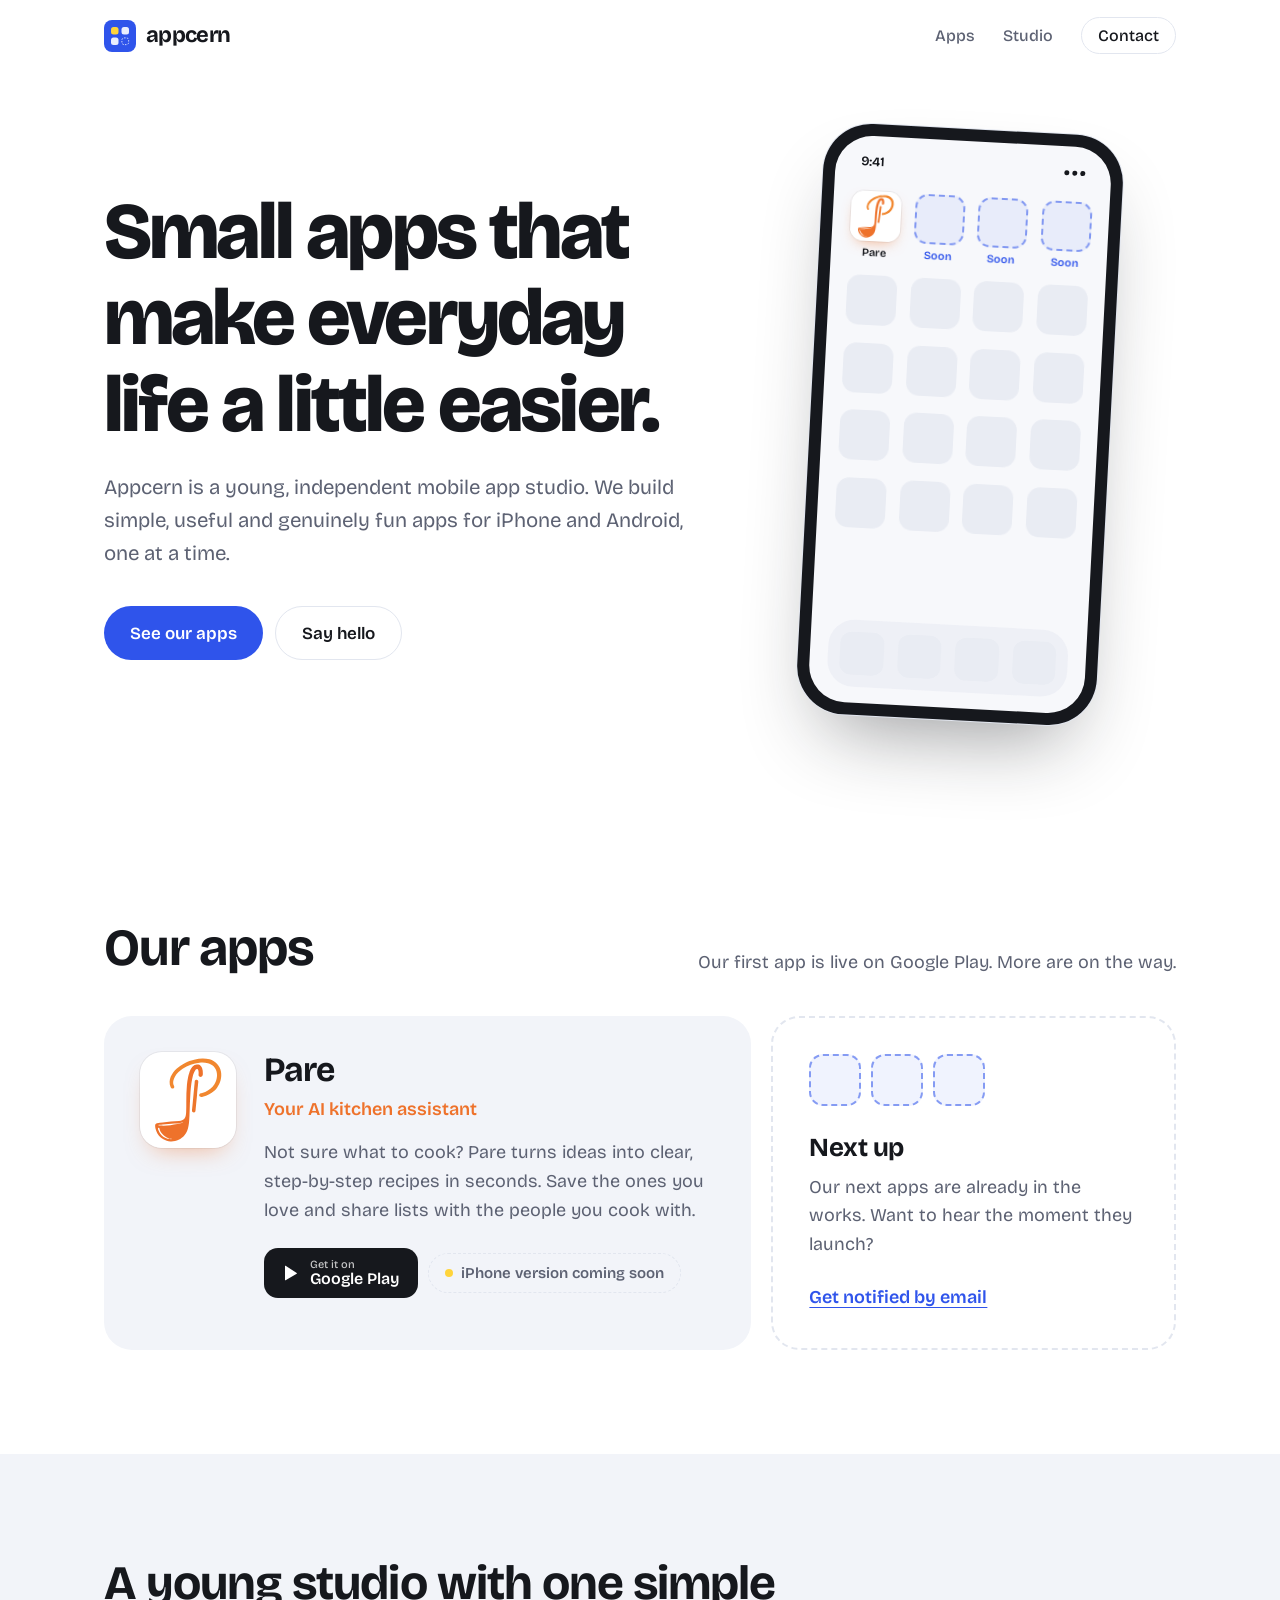
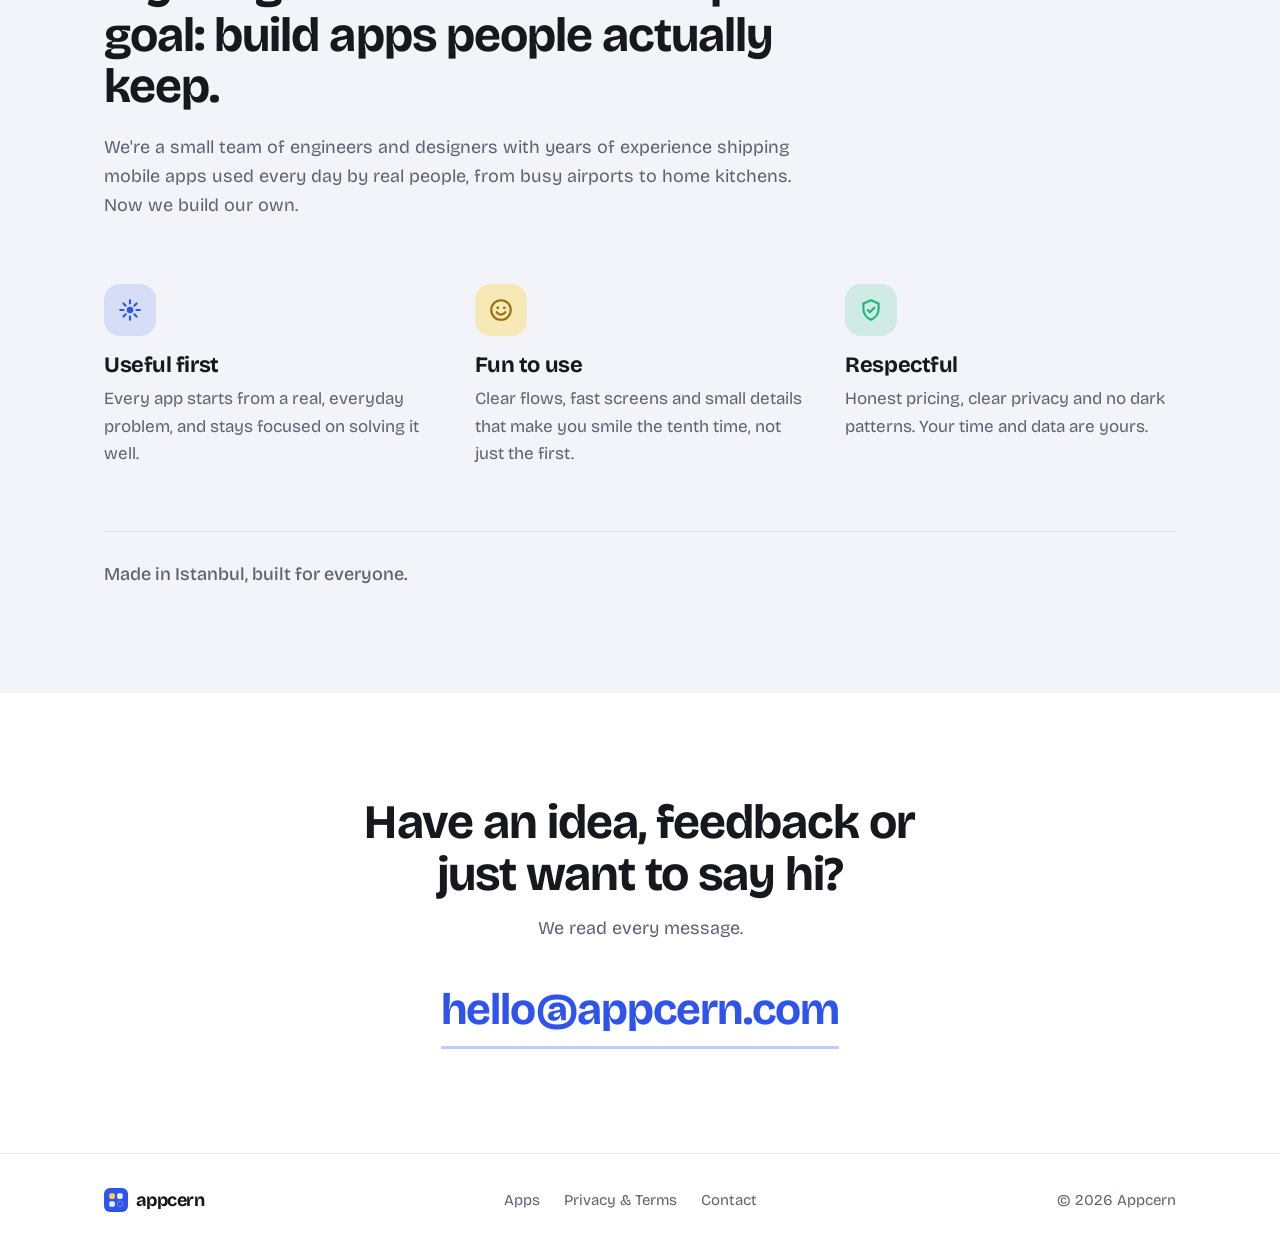
==== index.html @ cf44aebb "Add files via upload" ====
<!doctype html>
<html lang="en">
<head>
  <meta charset="utf-8">
  <meta name="viewport" content="width=device-width, initial-scale=1, viewport-fit=cover">
  <title>Appcern — Mobile app studio</title>
  <meta name="description" content="Appcern is a young, independent mobile app studio building simple, useful and fun apps that make everyday life a little easier.">
  <meta name="theme-color" content="#ffffff" media="(prefers-color-scheme: light)">
  <meta name="theme-color" content="#121419" media="(prefers-color-scheme: dark)">

  <meta property="og:type" content="website">
  <meta property="og:site_name" content="Appcern">
  <meta property="og:title" content="Appcern — Mobile app studio">
  <meta property="og:description" content="Simple, useful and fun apps that make everyday life a little easier.">
  <meta property="og:url" content="https://appcern.com/">
  <meta name="twitter:card" content="summary">

  <link rel="icon" href="assets/favicon.svg" type="image/svg+xml">
  <link rel="apple-touch-icon" href="assets/favicon.svg">

  <link rel="preconnect" href="https://fonts.googleapis.com">
  <link rel="preconnect" href="https://fonts.gstatic.com" crossorigin>
  <link href="https://fonts.googleapis.com/css2?family=Bricolage+Grotesque:opsz,wght@12..96,400;12..96,500;12..96,600;12..96,700;12..96,800&display=swap" rel="stylesheet">

  <link rel="stylesheet" href="assets/styles.css">
</head>
<body>
  <a class="skip" href="#main">Skip to content</a>

  <header class="nav">
    <div class="wrap nav-inner">
      <a class="brand" href="./" aria-label="Appcern home">
        <img src="assets/favicon.svg" alt="" width="32" height="32">
        <span>appcern</span>
      </a>
      <nav aria-label="Main">
        <ul class="nav-links">
          <li><a href="#apps">Apps</a></li>
          <li><a href="#studio">Studio</a></li>
          <li><a href="#contact" class="nav-cta">Contact</a></li>
        </ul>
      </nav>
    </div>
  </header>

  <main id="main">
    <!-- HERO -->
    <section class="hero">
      <div class="wrap hero-inner">
        <div class="hero-copy">
          <h1>Small apps that make everyday life a little easier.</h1>
          <p class="lead">Appcern is a young, independent mobile app studio. We build simple, useful and genuinely fun apps for iPhone and Android, one at a time.</p>
          <div class="hero-actions">
            <a class="btn btn-primary" href="#apps">See our apps</a>
            <a class="btn btn-ghost" href="#contact">Say hello</a>
          </div>
        </div>

        <div class="phone" aria-hidden="true">
          <div class="phone-screen">
            <div class="status"><span>9:41</span><span class="status-dots"><i></i><i></i><i></i></span></div>
            <div class="grid">
              <div class="tile tile-live">
                <img src="assets/pare-icon.svg" alt="">
                <span>Pare</span>
              </div>
              <div class="tile tile-soon"><b></b><span>Soon</span></div>
              <div class="tile tile-soon"><b></b><span>Soon</span></div>
              <div class="tile tile-soon"><b></b><span>Soon</span></div>
              <div class="tile tile-empty"><b></b></div>
              <div class="tile tile-empty"><b></b></div>
              <div class="tile tile-empty"><b></b></div>
              <div class="tile tile-empty"><b></b></div>
              <div class="tile tile-empty"><b></b></div>
              <div class="tile tile-empty"><b></b></div>
              <div class="tile tile-empty"><b></b></div>
              <div class="tile tile-empty"><b></b></div>
              <div class="tile tile-empty"><b></b></div>
              <div class="tile tile-empty"><b></b></div>
              <div class="tile tile-empty"><b></b></div>
              <div class="tile tile-empty"><b></b></div>
              <div class="tile tile-empty"><b></b></div>
              <div class="tile tile-empty"><b></b></div>
              <div class="tile tile-empty"><b></b></div>
              <div class="tile tile-empty"><b></b></div>
            </div>
            <div class="dock"><b></b><b></b><b></b><b></b></div>
          </div>
        </div>
      </div>
    </section>

    <!-- APPS -->
    <section id="apps" class="section">
      <div class="wrap">
        <div class="section-head">
          <h2>Our apps</h2>
          <p>Our first app is live on Google Play. More are on the way.</p>
        </div>

        <div class="apps">
          <article class="app-card">
            <img class="app-icon" src="assets/pare-icon.svg" alt="Pare app icon" width="96" height="96">
            <div class="app-body">
              <h3>Pare</h3>
              <p class="app-tag">Your AI kitchen assistant</p>
              <p>Not sure what to cook? Pare turns ideas into clear, step-by-step recipes in seconds. Save the ones you love and share lists with the people you cook with.</p>
              <div class="stores" data-app="pare">
                <a class="store" data-store="ios" href="#" target="_blank" rel="noopener">
                  <svg viewBox="0 0 24 24" width="18" height="18" aria-hidden="true"><path fill="currentColor" d="M16.4 12.6c0-2.4 2-3.6 2.1-3.7-1.1-1.7-2.9-1.9-3.5-1.9-1.5-.2-2.9.9-3.7.9-.8 0-1.9-.9-3.2-.8-1.6 0-3.1 1-4 2.4-1.7 3-.4 7.3 1.2 9.7.8 1.2 1.8 2.5 3 2.4 1.2 0 1.7-.8 3.1-.8 1.5 0 1.9.8 3.2.8 1.3 0 2.1-1.2 2.9-2.4.9-1.3 1.3-2.6 1.3-2.7 0 0-2.4-.9-2.4-3.9zM14 5.5c.7-.8 1.1-1.9 1-3-1 0-2.1.7-2.8 1.5-.6.7-1.2 1.8-1 2.9 1.1.1 2.1-.6 2.8-1.4z"/></svg>
                  <span><small>Download on the</small>App Store</span>
                </a>
                <a class="store" data-store="android" href="#" target="_blank" rel="noopener">
                  <svg viewBox="0 0 24 24" width="18" height="18" aria-hidden="true"><path fill="currentColor" d="M4 2.8v18.4c0 .4.4.7.8.5L19.6 13c.4-.2.4-.8 0-1L4.8 2.3c-.4-.2-.8.1-.8.5z"/></svg>
                  <span><small>Get it on</small>Google Play</span>
                </a>
                <span class="soon-pill"></span>
              </div>
            </div>
          </article>

          <article class="next-card">
            <div class="next-icons" aria-hidden="true"><b></b><b></b><b></b></div>
            <h3>Next up</h3>
            <p>Our next apps are already in the works. Want to hear the moment they launch?</p>
            <a class="text-link" href="mailto:hello@appcern.com?subject=Let%20me%20know%20when%20the%20next%20app%20launches">Get notified by email</a>
          </article>
        </div>
      </div>
    </section>

    <!-- STUDIO -->
    <section id="studio" class="section section-tint">
      <div class="wrap">
        <div class="studio-head">
          <h2>A young studio with one simple goal: build apps people actually keep.</h2>
          <p>We're a small team of engineers and designers with years of experience shipping mobile apps used every day by real people, from busy airports to home kitchens. Now we build our own.</p>
        </div>

        <ul class="values">
          <li>
            <span class="v-icon v-blue" aria-hidden="true">
              <svg viewBox="0 0 24 24"><path d="M12 3v3M12 18v3M3 12h3M18 12h3M6 6l2 2M16 16l2 2M6 18l2-2M16 8l2-2" stroke="currentColor" stroke-width="2" stroke-linecap="round" fill="none"/><circle cx="12" cy="12" r="3" fill="currentColor"/></svg>
            </span>
            <h3>Useful first</h3>
            <p>Every app starts from a real, everyday problem, and stays focused on solving it well.</p>
          </li>
          <li>
            <span class="v-icon v-sun" aria-hidden="true">
              <svg viewBox="0 0 24 24"><circle cx="12" cy="12" r="9" stroke="currentColor" stroke-width="2" fill="none"/><path d="M8 14c1 1.5 2.4 2.2 4 2.2s3-.7 4-2.2" stroke="currentColor" stroke-width="2" stroke-linecap="round" fill="none"/><circle cx="9" cy="10" r="1.3" fill="currentColor"/><circle cx="15" cy="10" r="1.3" fill="currentColor"/></svg>
            </span>
            <h3>Fun to use</h3>
            <p>Clear flows, fast screens and small details that make you smile the tenth time, not just the first.</p>
          </li>
          <li>
            <span class="v-icon v-green" aria-hidden="true">
              <svg viewBox="0 0 24 24"><path d="M12 3l7 3v5c0 4.4-3 8.4-7 10-4-1.6-7-5.6-7-10V6l7-3z" stroke="currentColor" stroke-width="2" stroke-linejoin="round" fill="none"/><path d="M9 12l2 2 4-4" stroke="currentColor" stroke-width="2" stroke-linecap="round" stroke-linejoin="round" fill="none"/></svg>
            </span>
            <h3>Respectful</h3>
            <p>Honest pricing, clear privacy and no dark patterns. Your time and data are yours.</p>
          </li>
        </ul>

        <p class="made-in">Made in Istanbul, built for everyone.</p>
      </div>
    </section>

    <!-- CONTACT -->
    <section id="contact" class="section contact">
      <div class="wrap contact-inner">
        <h2>Have an idea, feedback or just want to say hi?</h2>
        <p>We read every message.</p>
        <a class="contact-mail" href="mailto:hello@appcern.com">hello@appcern.com</a>
      </div>
    </section>
  </main>

  <footer class="footer">
    <div class="wrap footer-inner">
      <a class="brand brand-sm" href="./" aria-label="Appcern home">
        <img src="assets/favicon.svg" alt="" width="24" height="24">
        <span>appcern</span>
      </a>
      <ul class="footer-links">
        <li><a href="#apps">Apps</a></li>
        <li><a href="https://legal.appcern.com" target="_blank" rel="noopener">Privacy &amp; Terms</a></li>
        <li><a href="mailto:hello@appcern.com">Contact</a></li>
      </ul>
      <p class="copy">© <span id="year">2026</span> Appcern</p>
    </div>
  </footer>

  <script>
    /* ─────────────────────────────────────────────
       STORE LINKS — paste store URLs when the app is live.
       Empty string = button hidden, "Coming soon" shown instead.
       ───────────────────────────────────────────── */
    const STORE_LINKS = {
      pare: {
        ios: "",      // e.g. "https://apps.apple.com/app/id0000000000"
        android: "https://play.google.com/store/apps/details?id=com.appcern.recipeapp"
      }
    };

    const PLATFORM = { ios: "iPhone", android: "Android" };

    document.querySelectorAll(".stores").forEach((group) => {
      const links = STORE_LINKS[group.dataset.app] || {};
      const missing = [];
      group.querySelectorAll(".store").forEach((a) => {
        const url = links[a.dataset.store];
        if (url) { a.href = url; } else { a.hidden = true; missing.push(PLATFORM[a.dataset.store]); }
      });
      const pill = group.querySelector(".soon-pill");
      if (missing.length === 0) pill.hidden = true;
      else pill.textContent = `${missing.join(" & ")} version coming soon`;
    });

    document.getElementById("year").textContent = new Date().getFullYear();
  </script>
</body>
</html>
---- assets/styles.css ----
/* ───────── Tokens ───────── */
:root {
  --paper: #ffffff;
  --mist: #f2f4f9;
  --line: #e2e6ef;
  --ink: #16181d;
  --muted: #5d6273;
  --cobalt: #2f54eb;
  --cobalt-ink: #ffffff;
  --sun: #ffd43b;
  --leaf: #1fb57a;
  --pare: #ee722b;
  --tile-empty: #e9ecf3;
  --phone: #16181d;
  --screen: #f7f8fb;

  --radius-lg: 28px;
  --radius-md: 18px;
  --wrap: 1120px;
  --font: "Bricolage Grotesque", system-ui, -apple-system, "Segoe UI", sans-serif;
}

@media (prefers-color-scheme: dark) {
  :root:not([data-theme="light"]) {
    --paper: #121419;
    --mist: #1a1d24;
    --line: #2a2e38;
    --ink: #f2f3f6;
    --muted: #a3a8b8;
    --cobalt: #6f8bff;
    --cobalt-ink: #0d1020;
    --tile-empty: #262a34;
    --phone: #050608;
    --screen: #1c1f27;
  }
}
:root[data-theme="dark"] {
  --paper: #121419;
  --mist: #1a1d24;
  --line: #2a2e38;
  --ink: #f2f3f6;
  --muted: #a3a8b8;
  --cobalt: #6f8bff;
  --cobalt-ink: #0d1020;
  --tile-empty: #262a34;
  --phone: #050608;
  --screen: #1c1f27;
}

/* ───────── Base ───────── */
*, *::before, *::after { box-sizing: border-box; }
html { scroll-behavior: smooth; -webkit-text-size-adjust: 100%; }
body {
  margin: 0;
  background: var(--paper);
  color: var(--ink);
  font-family: var(--font);
  font-size: 18px;
  line-height: 1.6;
  -webkit-font-smoothing: antialiased;
  overflow-x: hidden;
}
img { display: block; max-width: 100%; }
a { color: inherit; }
h1, h2, h3 { margin: 0; line-height: 1.08; letter-spacing: -0.02em; font-weight: 700; }
p { margin: 0; }
ul { margin: 0; padding: 0; list-style: none; }

:focus-visible { outline: 3px solid var(--cobalt); outline-offset: 3px; border-radius: 6px; }

.wrap { width: 100%; max-width: var(--wrap); margin: 0 auto; padding: 0 24px; }
@media (max-width: 520px) { .wrap { padding: 0 16px; } }

.skip {
  position: absolute; left: 16px; top: -48px;
  background: var(--ink); color: var(--paper);
  padding: 8px 14px; border-radius: 10px; z-index: 100; text-decoration: none;
}
.skip:focus { top: 12px; }

/* ───────── Nav ───────── */
.nav {
  position: sticky; top: 0; z-index: 50;
  background: color-mix(in srgb, var(--paper) 85%, transparent);
  backdrop-filter: saturate(160%) blur(12px);
  -webkit-backdrop-filter: saturate(160%) blur(12px);
  border-bottom: 1px solid transparent;
}
.nav-inner { display: flex; align-items: center; justify-content: space-between; height: 72px; }
.brand { display: inline-flex; align-items: center; gap: 10px; text-decoration: none; font-weight: 700; font-size: 22px; letter-spacing: -0.03em; }
.brand-sm { font-size: 18px; gap: 8px; }
.nav-links { display: flex; align-items: center; gap: 28px; font-size: 16px; font-weight: 500; }
.nav-links a { text-decoration: none; color: var(--muted); transition: color .15s; }
.nav-links a:hover { color: var(--ink); }
.nav-links .nav-cta { color: var(--ink); border: 1.5px solid var(--line); padding: 8px 16px; border-radius: 999px; }
.nav-links .nav-cta:hover { border-color: var(--ink); }
@media (max-width: 520px) {
  .nav-links { gap: 16px; font-size: 15px; }
  .nav-links li:first-child { display: none; }
}

/* ───────── Buttons ───────── */
.btn {
  display: inline-flex; align-items: center; justify-content: center;
  height: 54px; padding: 0 26px; border-radius: 999px;
  font: 600 17px/1 var(--font); text-decoration: none;
  transition: transform .15s ease, background-color .15s ease, border-color .15s ease;
}
.btn:active { transform: scale(.97); }
.btn-primary { background: var(--cobalt); color: var(--cobalt-ink); }
.btn-primary:hover { background: color-mix(in srgb, var(--cobalt) 88%, var(--ink)); }
.btn-ghost { border: 1.5px solid var(--line); color: var(--ink); }
.btn-ghost:hover { border-color: var(--ink); }

/* ───────── Hero ───────── */
.hero { padding: 56px 0 96px; }
.hero-inner { display: grid; grid-template-columns: 1.15fr 0.85fr; gap: 56px; align-items: center; }
.hero h1 { font-size: clamp(42px, 6.4vw, 80px); font-weight: 800; letter-spacing: -0.035em; max-width: 13ch; }
.lead { margin-top: 24px; font-size: clamp(18px, 1.6vw, 21px); color: var(--muted); max-width: 46ch; }
.hero-actions { display: flex; flex-wrap: wrap; gap: 12px; margin-top: 36px; }

/* Phone home screen — the signature element */
.phone {
  justify-self: center;
  width: 300px; padding: 12px;
  background: var(--phone);
  border-radius: 48px;
  box-shadow: 0 0 0 1px var(--line), 0 40px 80px -30px rgba(22, 24, 29, .45);
  transform: rotate(3deg);
}
.phone-screen { background: var(--screen); border-radius: 37px; padding: 14px 18px 16px; aspect-ratio: 9 / 18.5; display: flex; flex-direction: column; }
.status { display: flex; justify-content: space-between; align-items: center; font-size: 13px; font-weight: 600; padding: 2px 8px 18px; }
.status-dots { display: flex; gap: 3px; }
.status-dots i { width: 5px; height: 5px; border-radius: 50%; background: currentColor; display: block; }
.grid { display: grid; grid-template-columns: repeat(4, 1fr); gap: 18px 14px; }
.tile { display: flex; flex-direction: column; align-items: center; gap: 6px; font-size: 11px; font-weight: 600; }
.tile img, .tile b { width: 100%; aspect-ratio: 1; border-radius: 26%; display: block; }
.tile span { line-height: 1; height: 11px; }
.tile-live img { box-shadow: 0 0 0 1px rgba(22, 24, 29, .06), 0 6px 14px -6px rgba(238, 114, 43, .55); }
.tile-soon b { border: 2px dashed color-mix(in srgb, var(--cobalt) 55%, transparent); background: color-mix(in srgb, var(--cobalt) 7%, transparent); }
.tile-soon span { color: var(--cobalt); }
.tile-empty b { background: var(--tile-empty); }
.dock { margin-top: auto; display: grid; grid-template-columns: repeat(4, 1fr); gap: 14px; padding: 12px; border-radius: 26px; background: color-mix(in srgb, var(--tile-empty) 60%, transparent); }
.dock b { aspect-ratio: 1; border-radius: 26%; background: var(--tile-empty); display: block; }

/* One orchestrated load moment: the home screen fills in */
@media (prefers-reduced-motion: no-preference) {
  .tile { animation: pop .5s cubic-bezier(.2, .9, .3, 1.3) both; }
  .tile:nth-child(1)  { animation-delay: .25s; }
  .tile:nth-child(2)  { animation-delay: .40s; }
  .tile:nth-child(3)  { animation-delay: .48s; }
  .tile:nth-child(4)  { animation-delay: .56s; }
  .tile:nth-child(n+5) { animation-delay: .66s; }
  @keyframes pop { from { opacity: 0; transform: scale(.6); } to { opacity: 1; transform: none; } }
}

@media (max-width: 900px) {
  .hero { padding: 32px 0 72px; }
  .hero-inner { grid-template-columns: 1fr; gap: 56px; }
  .phone { width: 272px; transform: rotate(2deg); }
}

/* ───────── Sections ───────── */
.section { padding: 104px 0; }
.section-tint { background: var(--mist); }
.section-head { display: flex; justify-content: space-between; align-items: end; gap: 24px; flex-wrap: wrap; margin-bottom: 40px; }
.section-head h2 { font-size: clamp(34px, 4.4vw, 52px); }
.section-head p { color: var(--muted); }
@media (max-width: 520px) { .section { padding: 72px 0; } }

/* Apps */
.apps { display: grid; grid-template-columns: 1.6fr 1fr; gap: 20px; }
.app-card {
  display: flex; gap: 28px; align-items: flex-start;
  padding: 36px; border-radius: var(--radius-lg);
  background: var(--mist);
}
.app-icon { width: 96px; height: 96px; border-radius: 22px; flex: none; box-shadow: 0 0 0 1px rgba(22, 24, 29, .06), 0 12px 24px -12px rgba(238, 114, 43, .5); }
.app-body h3 { font-size: 34px; }
.app-tag { margin-top: 6px; font-weight: 600; color: var(--pare); }
.app-body > p:not(.app-tag) { margin-top: 14px; color: var(--muted); max-width: 48ch; }
.stores { display: flex; flex-wrap: wrap; gap: 10px; margin-top: 24px; align-items: center; }
.store {
  display: inline-flex; align-items: center; gap: 10px;
  height: 50px; padding: 0 18px; border-radius: 14px;
  background: var(--ink); color: var(--paper); text-decoration: none;
  font-weight: 600; font-size: 16px; line-height: 1.05;
}
.store[hidden] { display: none; }
.store small { display: block; font-size: 11px; font-weight: 500; opacity: .75; }
.soon-pill {
  display: inline-flex; align-items: center; gap: 8px;
  height: 40px; padding: 0 16px; border-radius: 999px;
  border: 1.5px dashed var(--line);
  color: var(--muted);
  font-size: 15px; font-weight: 600;
}
.soon-pill::before { content: ""; width: 8px; height: 8px; border-radius: 50%; background: var(--sun); }
.soon-pill[hidden] { display: none; }

.next-card {
  padding: 36px; border-radius: var(--radius-lg);
  border: 2px dashed var(--line);
  display: flex; flex-direction: column;
}
.next-icons { display: flex; gap: 10px; margin-bottom: 28px; }
.next-icons b { width: 52px; height: 52px; border-radius: 14px; border: 2px dashed color-mix(in srgb, var(--cobalt) 55%, transparent); background: color-mix(in srgb, var(--cobalt) 7%, transparent); }
.next-card h3 { font-size: 26px; }
.next-card p { margin-top: 10px; color: var(--muted); }
.text-link { margin-top: auto; padding-top: 24px; font-weight: 600; color: var(--cobalt); text-underline-offset: 4px; }

@media (max-width: 900px) {
  .apps { grid-template-columns: 1fr; }
}
@media (max-width: 600px) {
  .app-card { flex-direction: column; padding: 28px 22px; gap: 20px; }
  .app-icon { width: 80px; height: 80px; border-radius: 18px; }
  .next-card { padding: 28px 22px; }
}

/* Studio */
.studio-head { max-width: 760px; }
.studio-head h2 { font-size: clamp(32px, 4vw, 48px); }
.studio-head p { margin-top: 20px; color: var(--muted); max-width: 60ch; }
.values { display: grid; grid-template-columns: repeat(3, 1fr); gap: 40px; margin-top: 64px; }
.values h3 { font-size: 22px; margin-top: 18px; }
.values p { margin-top: 8px; color: var(--muted); font-size: 17px; }
.v-icon { display: inline-grid; place-items: center; width: 52px; height: 52px; border-radius: 16px; }
.v-icon svg { width: 26px; height: 26px; }
.v-blue  { background: color-mix(in srgb, var(--cobalt) 14%, transparent); color: var(--cobalt); }
.v-sun   { background: color-mix(in srgb, var(--sun) 35%, transparent); color: color-mix(in srgb, #b8860b 80%, var(--ink)); }
.v-green { background: color-mix(in srgb, var(--leaf) 16%, transparent); color: var(--leaf); }
.made-in { margin-top: 64px; padding-top: 28px; border-top: 1px solid var(--line); color: var(--muted); font-weight: 500; }
@media (max-width: 800px) { .values { grid-template-columns: 1fr; gap: 36px; margin-top: 48px; } }

/* Contact */
.contact-inner { text-align: center; }
.contact h2 { font-size: clamp(30px, 4vw, 48px); max-width: 18ch; margin: 0 auto; }
.contact p { margin-top: 14px; color: var(--muted); }
.contact-mail {
  display: inline-block; margin-top: 32px;
  font-size: clamp(24px, 4.5vw, 44px); font-weight: 700; letter-spacing: -0.02em;
  color: var(--cobalt); text-decoration: none;
  border-bottom: 3px solid color-mix(in srgb, var(--cobalt) 30%, transparent);
  transition: border-color .15s;
  overflow-wrap: anywhere;
}
.contact-mail:hover { border-color: var(--cobalt); }

/* Footer */
.footer { border-top: 1px solid var(--line); padding: 32px 0 40px; }
.footer-inner { display: flex; align-items: center; justify-content: space-between; gap: 20px 32px; flex-wrap: wrap; }
.footer-links { display: flex; gap: 24px; flex-wrap: wrap; font-size: 15px; }
.footer-links a { color: var(--muted); text-decoration: none; }
.footer-links a:hover { color: var(--ink); }
.copy { font-size: 15px; color: var(--muted); }
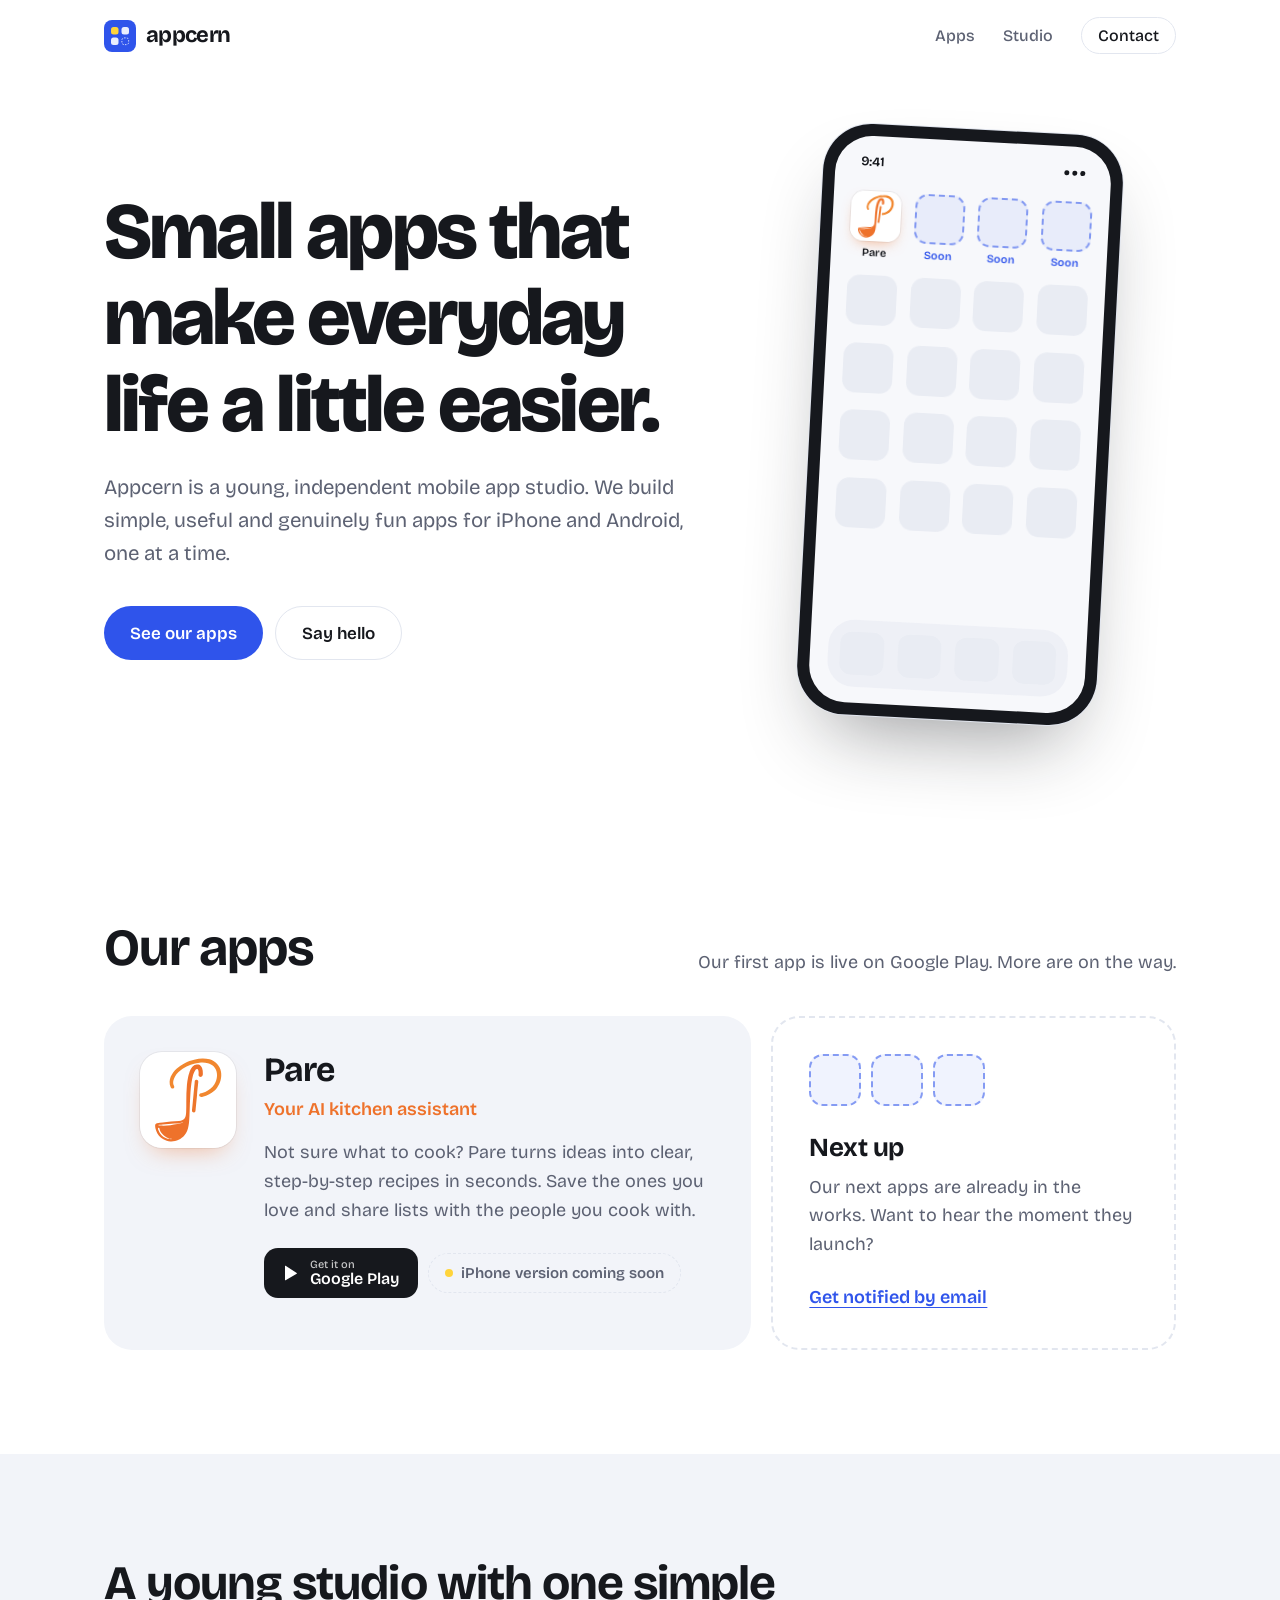
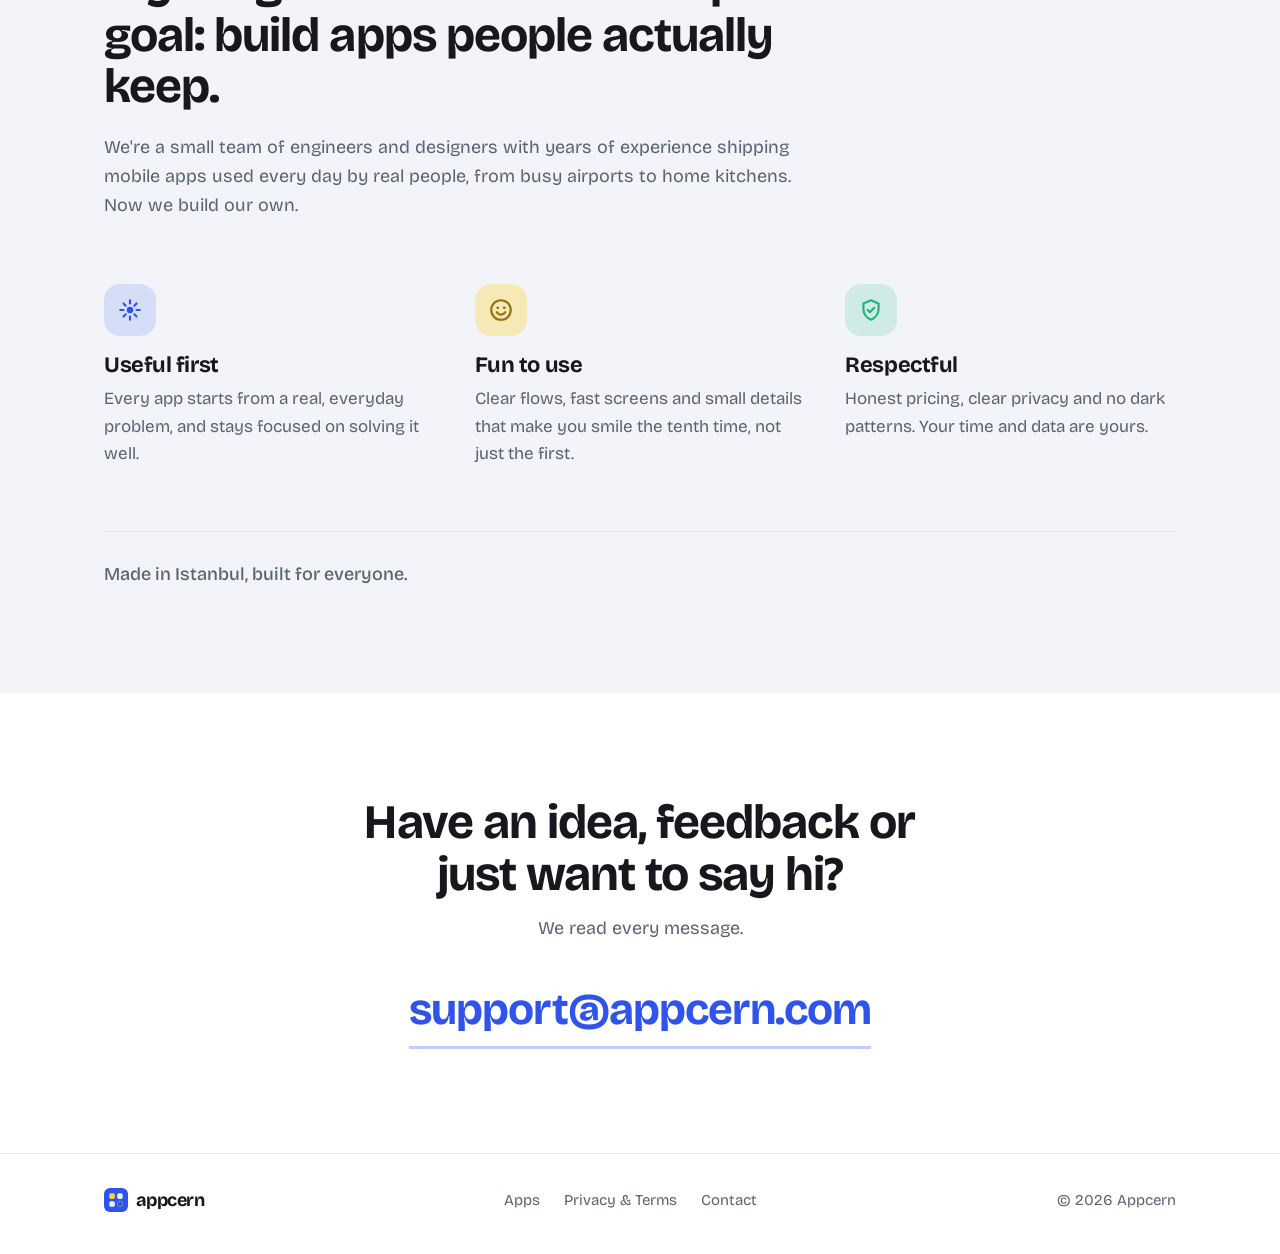
==== commit 442bc1f5: "Update email contact addresses in index.html" ====
--- a/index.html
+++ b/index.html
@@ -123,7 +123,7 @@
             <div class="next-icons" aria-hidden="true"><b></b><b></b><b></b></div>
             <h3>Next up</h3>
             <p>Our next apps are already in the works. Want to hear the moment they launch?</p>
-            <a class="text-link" href="mailto:hello@appcern.com?subject=Let%20me%20know%20when%20the%20next%20app%20launches">Get notified by email</a>
+            <a class="text-link" href="mailto:support@appcern.com?subject=Let%20me%20know%20when%20the%20next%20app%20launches">Get notified by email</a>
           </article>
         </div>
       </div>
@@ -170,7 +170,7 @@
       <div class="wrap contact-inner">
         <h2>Have an idea, feedback or just want to say hi?</h2>
         <p>We read every message.</p>
-        <a class="contact-mail" href="mailto:hello@appcern.com">hello@appcern.com</a>
+        <a class="contact-mail" href="mailto:support@appcern.com">support@appcern.com</a>
       </div>
     </section>
   </main>
@@ -184,7 +184,7 @@
       <ul class="footer-links">
         <li><a href="#apps">Apps</a></li>
         <li><a href="https://legal.appcern.com" target="_blank" rel="noopener">Privacy &amp; Terms</a></li>
-        <li><a href="mailto:hello@appcern.com">Contact</a></li>
+        <li><a href="mailto:support@appcern.com">Contact</a></li>
       </ul>
       <p class="copy">© <span id="year">2026</span> Appcern</p>
     </div>
